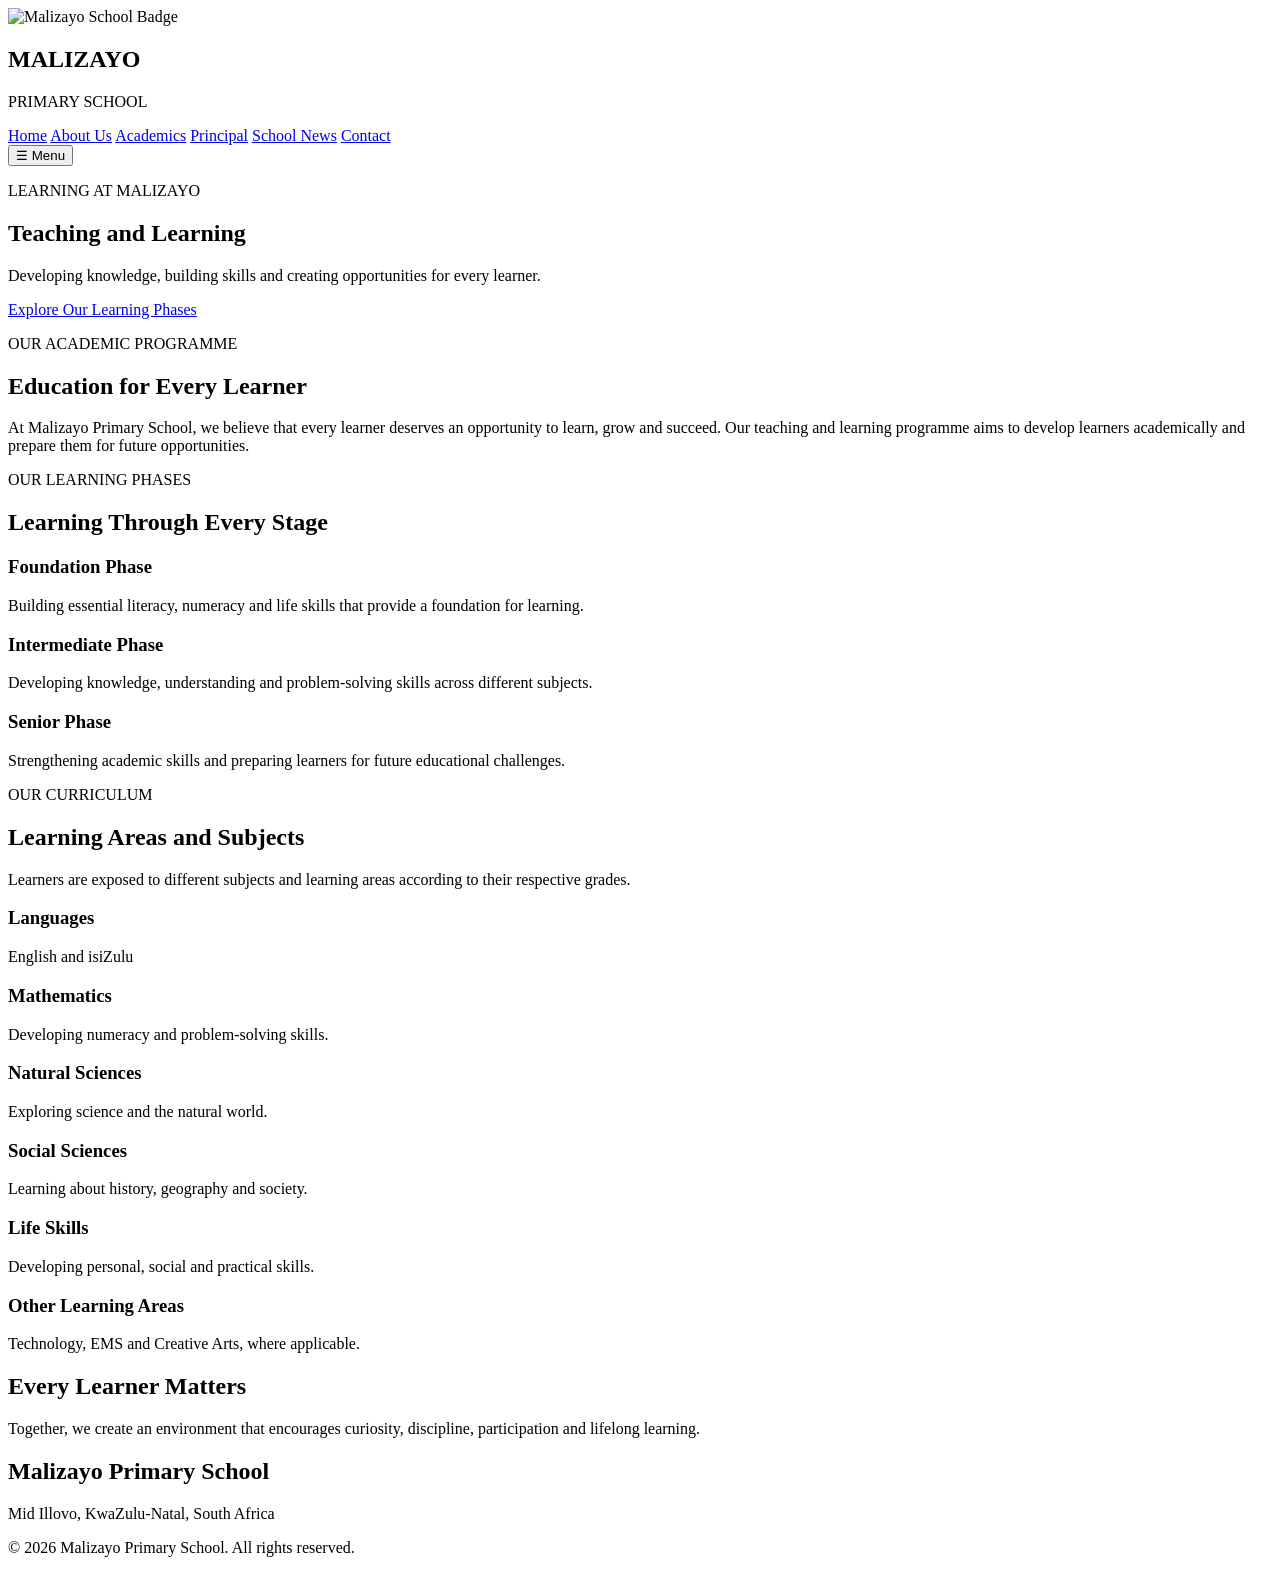
==== academics.html @ c22b8c56 "Add files via upload Initial upload of Malizayo Primary School website demonstration" ====
<!DOCTYPE html>
<html lang="en">

<head>

    <meta charset="UTF-8">

    <meta name="viewport" content="width=device-width, initial-scale=1.0">

    <title>Academics | Malizayo Primary School</title>

    <link rel="stylesheet" href="css/style.css">

</head>

<body>

    <!-- WEBSITE HEADER -->

    <header class="header">

        <div class="logo">

            <img src="images/school-badge.png"
                 alt="Malizayo School Badge">

            <div class="logo-text">

                <h2>MALIZAYO</h2>
                <p>PRIMARY SCHOOL</p>

            </div>

        </div>

        <nav id="navigation">

            <a href="index.html#home">Home</a>

            <a href="index.html#about">About Us</a>

            <a href="academics.html">Academics</a>

            <a href="index.html#principal">Principal</a>

            <a href="index.html#news">School News</a>

            <a href="index.html#contact">Contact</a>

        </nav>

        <button class="menu-button"
                id="menuButton"
                aria-expanded="false"
                aria-controls="navigation">

            ☰ Menu

        </button>

    </header>


    <!-- ACADEMICS BANNER -->

    <main>

        <section class="academics-hero">

            <div class="academics-hero-content">

                <p>LEARNING AT MALIZAYO</p>

                <h1>Teaching and Learning</h1>

                <p>
                    Developing knowledge, building skills
                    and creating opportunities for every learner.
                </p>

                <a href="#phases" class="button">
                    Explore Our Learning Phases
                </a>

            </div>

        </section>


        <!-- INTRODUCTION -->

        <section class="section academics-intro">

            <p class="section-subtitle">
                OUR ACADEMIC PROGRAMME
            </p>

            <h2>Education for Every Learner</h2>

            <p>
                At Malizayo Primary School, we believe
                that every learner deserves an opportunity
                to learn, grow and succeed.

                Our teaching and learning programme aims
                to develop learners academically and
                prepare them for future opportunities.
            </p>

        </section>


        <!-- LEARNING PHASES -->

        <section class="section phases-section" id="phases">

            <p class="section-subtitle">
                OUR LEARNING PHASES
            </p>

            <h2>Learning Through Every Stage</h2>

            <div class="cards">

                <div class="card phase-card">

                    <h3>Foundation Phase</h3>

                    <p>
                        Building essential literacy,
                        numeracy and life skills that
                        provide a foundation for learning.
                    </p>

                </div>


                <div class="card phase-card">

                    <h3>Intermediate Phase</h3>

                    <p>
                        Developing knowledge,
                        understanding and problem-solving
                        skills across different subjects.
                    </p>

                </div>


                <div class="card phase-card">

                    <h3>Senior Phase</h3>

                    <p>
                        Strengthening academic skills
                        and preparing learners for
                        future educational challenges.
                    </p>

                </div>

            </div>

        </section>


        <!-- SUBJECTS -->

        <section class="section subjects-section">

            <p class="section-subtitle">
                OUR CURRICULUM
            </p>

            <h2>Learning Areas and Subjects</h2>

            <p>
                Learners are exposed to different
                subjects and learning areas according
                to their respective grades.
            </p>

            <div class="subject-grid">

                <div class="subject-item">
                    <h3>Languages</h3>
                    <p>English and isiZulu</p>
                </div>

                <div class="subject-item">
                    <h3>Mathematics</h3>
                    <p>Developing numeracy and problem-solving skills.</p>
                </div>

                <div class="subject-item">
                    <h3>Natural Sciences</h3>
                    <p>Exploring science and the natural world.</p>
                </div>

                <div class="subject-item">
                    <h3>Social Sciences</h3>
                    <p>Learning about history, geography and society.</p>
                </div>

                <div class="subject-item">
                    <h3>Life Skills</h3>
                    <p>Developing personal, social and practical skills.</p>
                </div>

                <div class="subject-item">
                    <h3>Other Learning Areas</h3>
                    <p>Technology, EMS and Creative Arts, where applicable.</p>
                </div>

            </div>

        </section>


        <!-- LEARNING MESSAGE -->

        <section class="learning-message">

            <h2>Every Learner Matters</h2>

            <p>
                Together, we create an environment
                that encourages curiosity, discipline,
                participation and lifelong learning.
            </p>

        </section>

    </main>


    <!-- FOOTER -->

    <footer>

        <h2>Malizayo Primary School</h2>

        <p>Mid Illovo, KwaZulu-Natal, South Africa</p>

        <p>
            &copy; 2026 Malizayo Primary School.
            All rights reserved.
        </p>

    </footer>


    <!-- JAVASCRIPT -->

    <script src="js/script.js"></script>

</body>

</html>
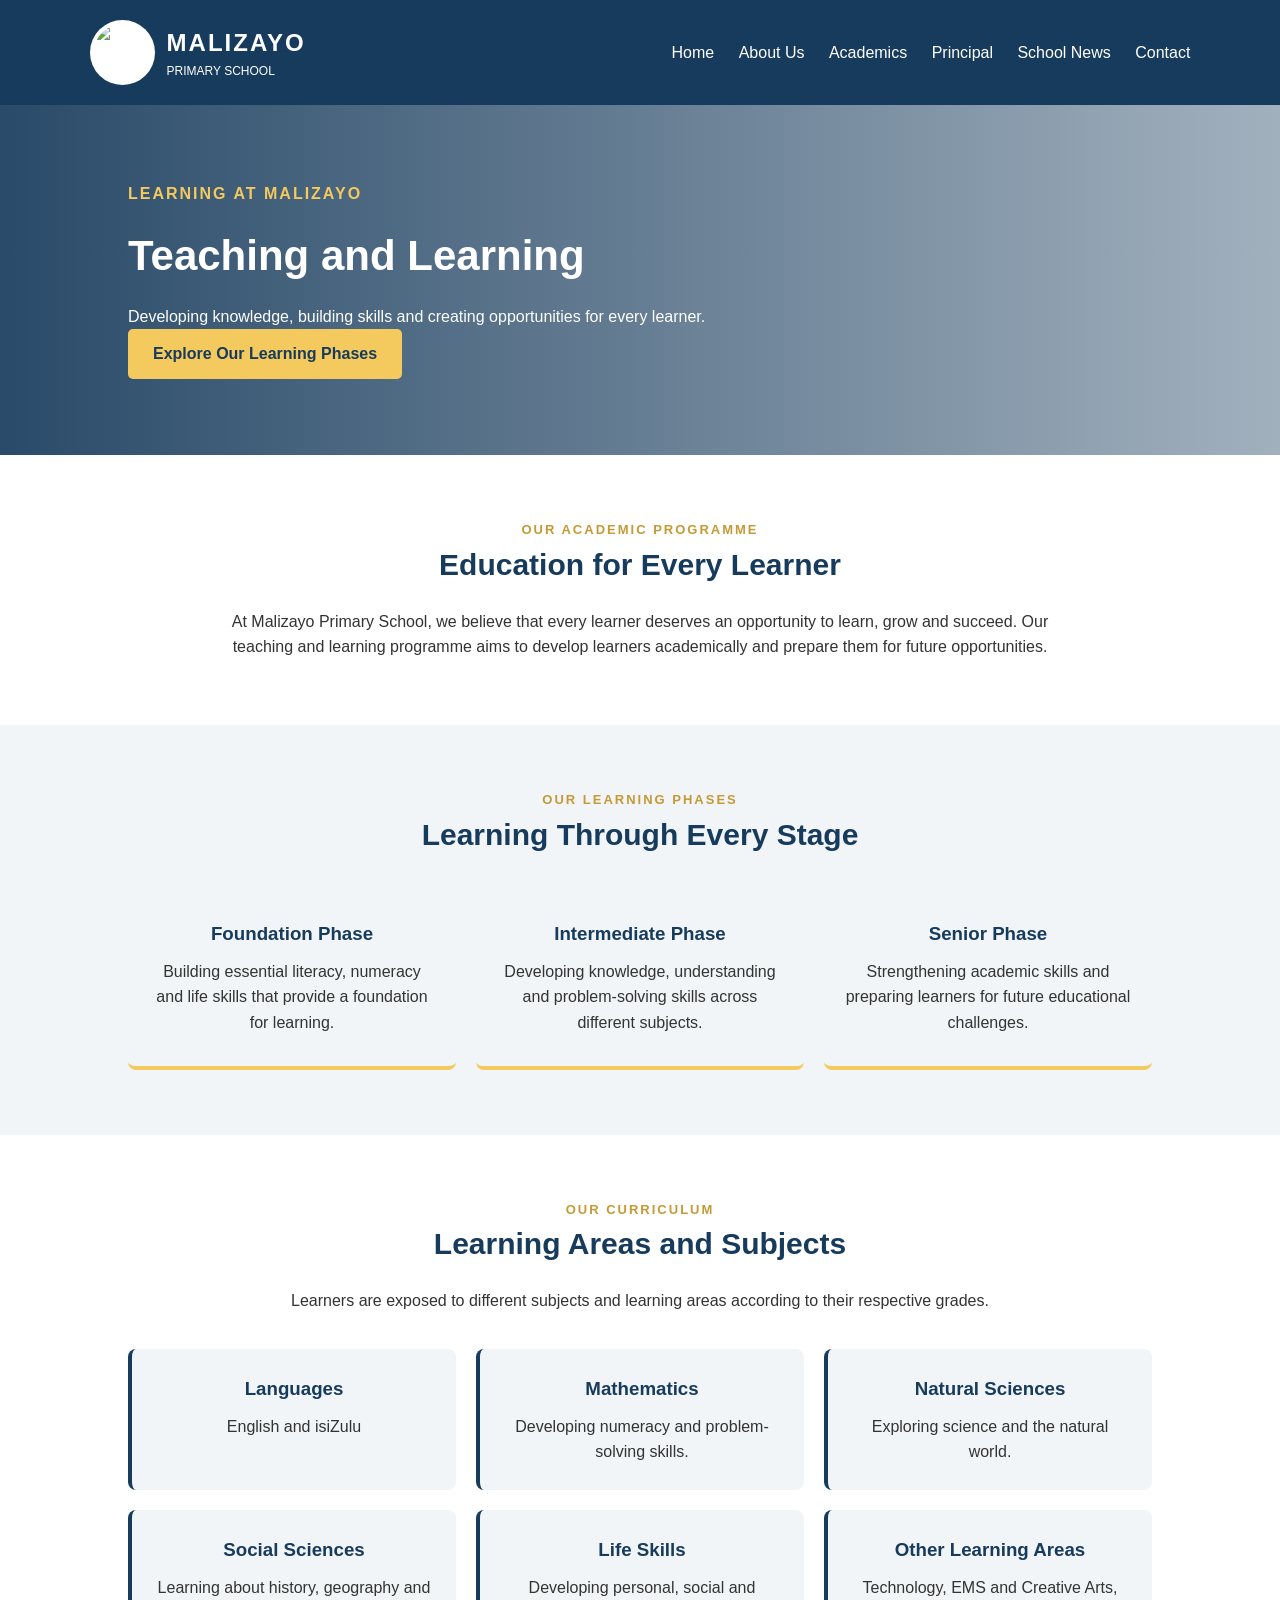
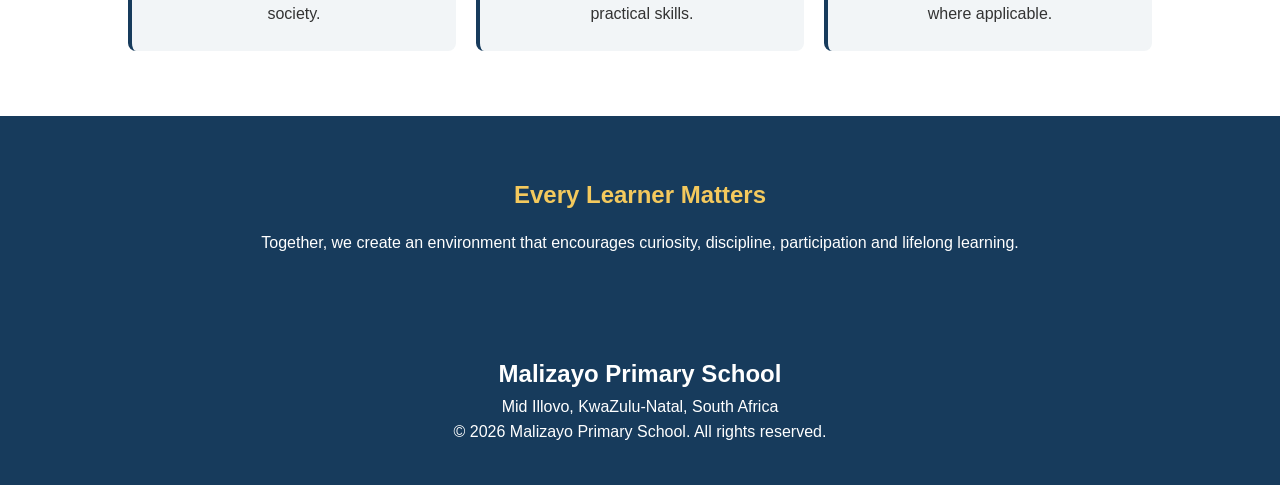
==== commit 65cc5803: "Add files via upload" ====
--- a/academics.html
+++ b/academics.html
@@ -11,7 +11,7 @@
 
     <title>Academics | Malizayo Primary School</title>
 
-    <link rel="stylesheet" href="css/style.css">
+    <link rel="stylesheet" href="CSS/style.css">
 
 </head>
 
@@ -23,7 +23,7 @@
 
         <div class="logo">
 
-            <img src="images/school-badge.png"
+            <img src="IMAGESss/school-badge.png"
                  alt="Malizayo School Badge">
 
             <div class="logo-text">
@@ -255,7 +255,7 @@
 
     <!-- JAVASCRIPT -->
 
-    <script src="js/script.js"></script>
+    <script src="JS/script.js"></script>
 
 </body>
 
--- a/CSS/style.css
+++ b/CSS/style.css
@@ -0,0 +1,2311 @@
+﻿
+/* 1. GENERAL WEBSITE SETTINGS */
+
+* {
+    margin: 0;
+    padding: 0;
+    box-sizing: border-box;
+}
+
+body {
+    font-family: Arial, sans-serif;
+    line-height: 1.6;
+    color: #333;
+}
+
+
+/* 2. WEBSITE HEADER */
+
+.header {
+    
+/* SCHOOL LOGO */
+
+.logo {
+    display: flex;
+    align-items: center;
+    gap: 12px;
+}
+
+.logo img {
+    width: 65px;
+    height: 65px;
+    object-fit: contain;
+    background-color: white;
+    padding: 4px;
+    border-radius: 50%;
+}
+
+.logo-text h2 {
+    letter-spacing: 2px;
+}
+
+.logo-text p {
+    font-size: 12px;
+}
+
+    background-color: #173B5C;
+    color: white;
+    padding: 20px 7%;
+
+    display: flex;
+    justify-content: space-between;
+    align-items: center;
+}
+
+.logo h2 {
+    letter-spacing: 2px;
+}
+
+.logo p {
+    font-size: 12px;
+}
+
+nav a {
+    color: white;
+    text-decoration: none;
+    margin-left: 20px;
+}
+
+nav a:hover {
+    color: #F4C95D;
+}
+
+
+/* 3. HOMEPAGE BANNER */
+
+
+/* HOMEPAGE PHOTO BANNER */
+
+.hero {
+
+    min-height: 500px;
+
+    background-color: #173B5C;
+
+    background-image:
+
+        linear-gradient(
+            90deg,
+            rgba(23, 59, 92, 0.92),
+            rgba(23, 59, 92, 0.45)
+        ),
+
+        url("../IMAGES/school-banner.jpg");
+
+    background-size: cover;
+
+    background-position: center;
+
+    background-repeat: no-repeat;
+
+    color: white;
+
+    display: flex;
+
+    align-items: center;
+
+    padding: 60px 10%;
+}
+
+
+
+.hero-content {
+    max-width: 650px;
+}
+
+.welcome {
+    color: #F4C95D;
+    font-weight: bold;
+    margin-bottom: 15px;
+}
+
+.hero h1 {
+    font-size: 46px;
+    line-height: 1.2;
+    margin-bottom: 20px;
+}
+
+.hero-content > p {
+    margin-bottom: 25px;
+}
+
+
+/* 4. BUTTON */
+
+.button {
+    display: inline-block;
+    background-color: #F4C95D;
+    color: #173B5C;
+
+    padding: 12px 25px;
+
+    text-decoration: none;
+    font-weight: bold;
+    border-radius: 5px;
+}
+
+.button:hover {
+    background-color: white;
+}
+
+
+/* 5. WEBSITE SECTIONS */
+
+.section {
+    padding: 65px 10%;
+    text-align: center;
+}
+
+.section h2 {
+    color: #173B5C;
+    margin-bottom: 20px;
+    font-size: 30px;
+}
+
+
+/* 6. ACADEMIC CARDS */
+
+.cards {
+    display: flex;
+    gap: 20px;
+    margin-top: 30px;
+}
+
+.card {
+    background-color: #F2F5F7;
+    padding: 30px 20px;
+    flex: 1;
+    border-radius: 8px;
+}
+
+.card h3 {
+    color: #173B5C;
+    margin-bottom: 10px;
+}
+
+
+/* 7. SCHOOL NEWS */
+
+.news {
+    background-color: #F2F5F7;
+}
+
+
+/* 8. FOOTER */
+
+footer {
+    background-color: #173B5C;
+    color: white;
+    text-align: center;
+    padding: 40px 20px;
+}
+
+.copyright {
+    margin-top: 25px;
+    font-size: 13px;
+    color: #D5E0E8;
+}
+/* NAVIGATION BUTTON */
+
+.menu-button {
+    display: none;
+    background-color: #F4C95D;
+    color: #173B5C;
+    border: none;
+    padding: 10px 15px;
+    border-radius: 5px;
+    cursor: pointer;
+}
+
+/* 9. MOBILE RESPONSIVENESS */
+
+@media (max-width: 768px) {
+    .logo img {
+    width: 50px;
+    height: 50px;
+}
+
+.logo h2 {
+    font-size: 18px;
+}
+
+    .header {
+        flex-wrap: wrap;
+    }
+
+    .menu-button {
+        display: block;
+        padding: 8px 12px;
+        cursor: pointer;
+    }
+
+    nav {
+        display: none;
+        flex-direction: column;
+        width: 100%;
+        padding-top: 20px;
+    }
+
+    nav.show {
+        display: flex;
+    }
+
+    nav a {
+        margin: 10px 0;
+    }
+
+    .hero h1 {
+        font-size: 34px;
+    }
+
+    .cards {
+        flex-direction: column;
+    }
+}
+
+/* ABOUT US SECTION */
+
+.about-section {
+    background-color: #FFFFFF;
+}
+
+.section-subtitle {
+    color: #C49A35;
+    font-weight: bold;
+    letter-spacing: 2px;
+    font-size: 13px;
+}
+
+.about-intro {
+    max-width: 750px;
+    margin: 0 auto 35px;
+    color: #555555;
+}
+
+.about-grid {
+    display: flex;
+    gap: 25px;
+    margin-top: 35px;
+}
+
+.about-card {
+    background-color: #F2F5F7;
+    padding: 30px 22px;
+    flex: 1;
+    border-radius: 8px;
+    border-bottom: 4px solid #C49A35;
+    transition: transform 0.3s ease;
+}
+
+.about-card:hover {
+    transform: translateY(-5px);
+}
+
+.about-card h3 {
+    color: #173B5C;
+    margin-bottom: 15px;
+}
+
+.about-card p {
+    color: #555555;
+}
+
+
+/* ABOUT US ON MOBILE */
+
+@media (max-width: 768px) {
+
+    .about-grid {
+        flex-direction: column;
+    }
+
+}
+
+/* PRINCIPAL WELCOME SECTION */
+
+.principal-section {
+    background-color: #173B5C;
+    color: white;
+
+    padding: 70px 10%;
+}
+
+.principal-content {
+    max-width: 850px;
+    margin: auto;
+
+    background-color: rgba(255, 255, 255, 0.06);
+
+    padding: 40px;
+
+    border-left: 5px solid #F4C95D;
+
+    border-radius: 5px;
+}
+
+.principal-label {
+    color: #F4C95D;
+    font-weight: bold;
+    letter-spacing: 2px;
+    font-size: 13px;
+
+    margin-bottom: 15px;
+}
+
+.principal-content h2 {
+    font-size: 32px;
+    margin-bottom: 25px;
+}
+
+.principal-content > p {
+    line-height: 1.9;
+    margin-bottom: 15px;
+}
+
+.principal-signature {
+    border-top: 1px solid #71879A;
+
+    margin-top: 30px;
+    padding-top: 20px;
+}
+
+.principal-signature h3 {
+    color: #F4C95D;
+}
+
+.principal-signature p {
+    color: #DCE8F2;
+}
+
+
+/* PRINCIPAL SECTION ON MOBILE */
+
+@media (max-width: 768px) {
+
+    .principal-content {
+        padding: 25px 20px;
+    }
+
+    .principal-content h2 {
+        font-size: 25px;
+    }
+
+    .principal-section {
+        padding: 45px 7%;
+    }
+
+}
+
+/* ==============================
+   ACADEMICS PAGE
+================================ */
+
+
+/* ACADEMICS BANNER */
+
+.academics-hero {
+
+    min-height: 350px;
+
+    background-image:
+
+        linear-gradient(
+            90deg,
+            rgba(23, 59, 92, 0.92),
+            rgba(23, 59, 92, 0.4)
+        ),
+
+        url("../IMAGESss/school-banner.jpg");
+
+    background-size: cover;
+
+    background-position: center;
+
+    color: white;
+
+    display: flex;
+
+    align-items: center;
+
+    padding: 60px 10%;
+
+}
+
+.academics-hero-content {
+
+    max-width: 650px;
+
+}
+
+.academics-hero-content > p:first-child {
+
+    color: #F4C95D;
+
+    font-weight: bold;
+
+    letter-spacing: 2px;
+
+}
+
+.academics-hero h1 {
+
+    font-size: 42px;
+
+    margin: 15px 0;
+
+}
+
+
+/* INTRODUCTION */
+
+.academics-intro {
+
+    max-width: 1100px;
+
+    margin: auto;
+
+}
+
+
+/* LEARNING PHASES */
+
+.phases-section {
+
+    background-color: #F2F5F7;
+
+}
+
+.phase-card {
+
+    border-bottom: 4px solid #F4C95D;
+
+    transition: transform 0.3s ease;
+
+}
+
+.phase-card:hover {
+
+    transform: translateY(-5px);
+
+}
+
+
+/* SUBJECTS */
+
+.subject-grid {
+
+    display: grid;
+
+    grid-template-columns: repeat(3, 1fr);
+
+    gap: 20px;
+
+    margin-top: 35px;
+
+}
+
+.subject-item {
+
+    background-color: #F2F5F7;
+
+    padding: 25px;
+
+    border-radius: 8px;
+
+    border-left: 4px solid #173B5C;
+
+}
+
+.subject-item h3 {
+
+    color: #173B5C;
+
+    margin-bottom: 10px;
+
+}
+
+
+/* LEARNING MESSAGE */
+
+.learning-message {
+
+    background-color: #173B5C;
+
+    color: white;
+
+    padding: 60px 10%;
+
+    text-align: center;
+
+}
+
+.learning-message h2 {
+
+    color: #F4C95D;
+
+    margin-bottom: 15px;
+
+}
+
+
+/* ACADEMICS MOBILE DESIGN */
+
+@media (max-width: 768px) {
+
+    .academics-hero {
+
+        min-height: 320px;
+
+        padding: 40px 7%;
+
+    }
+
+    .academics-hero h1 {
+
+        font-size: 32px;
+
+    }
+
+    .subject-grid {
+
+        grid-template-columns: 1fr;
+
+    }
+
+}
+
+/* SCHOOL NEWS PAGE */
+
+.news-hero {
+
+    background-color: #173B5C;
+
+    color: white;
+
+    text-align: center;
+
+    padding: 80px 10%;
+
+}
+
+.news-hero h1 {
+
+    font-size: 38px;
+
+    margin-bottom: 15px;
+
+}
+
+.news-hero p {
+
+    font-size: 17px;
+
+}
+
+
+/* NEWS CARDS */
+
+.news-page {
+
+    background-color: #FFFFFF;
+
+}
+
+.news-grid {
+
+    display: grid;
+
+    grid-template-columns: repeat(3, 1fr);
+
+    gap: 25px;
+
+    margin-top: 35px;
+
+}
+
+.news-card {
+
+    background-color: #F2F5F7;
+
+    padding: 30px;
+
+    border-radius: 8px;
+
+    border-bottom: 4px solid #F4C95D;
+
+    text-align: left;
+
+}
+
+.news-category {
+
+    display: inline-block;
+
+    color: #173B5C;
+
+    font-size: 12px;
+
+    font-weight: bold;
+
+    margin-bottom: 15px;
+
+}
+
+.news-card h3 {
+
+    color: #173B5C;
+
+    margin-bottom: 15px;
+
+}
+
+.news-card p {
+
+    color: #555555;
+
+}
+
+.demo-label {
+
+    margin-top: 20px;
+
+    font-size: 12px;
+
+    font-style: italic;
+
+    color: #777777 !important;
+
+}
+
+
+/* MOBILE NEWS PAGE */
+
+@media (max-width: 768px) {
+
+    .news-grid {
+
+        grid-template-columns: 1fr;
+
+    }
+
+    .news-hero h1 {
+
+        font-size: 28px;
+
+    }
+
+}
+
+/* =========================
+   CONTACT PAGE
+========================= */
+
+.contact-hero {
+
+    background-color: #173B5C;
+
+    color: white;
+
+    text-align: center;
+
+    padding: 75px 10%;
+
+}
+
+.contact-hero h1 {
+
+    font-size: 36px;
+
+    margin-bottom: 15px;
+
+}
+
+
+/* CONTACT INFORMATION */
+
+.contact-grid {
+
+    display: grid;
+
+    grid-template-columns: repeat(3, 1fr);
+
+    gap: 20px;
+
+    margin-top: 35px;
+
+}
+
+.contact-card {
+
+    background-color: #F2F5F7;
+
+    padding: 30px;
+
+    border-radius: 8px;
+
+    border-bottom: 4px solid #F4C95D;
+
+}
+
+.contact-card h3 {
+
+    color: #173B5C;
+
+    margin-bottom: 15px;
+
+}
+
+
+/* CONTACT FORM */
+
+.contact-form-section {
+
+    max-width: 700px;
+
+    margin: 65px auto 0;
+
+    text-align: left;
+
+    background-color: #F2F5F7;
+
+    padding: 35px;
+
+    border-radius: 10px;
+
+}
+
+.contact-form-section h2 {
+
+    color: #173B5C;
+
+    margin-bottom: 10px;
+
+}
+
+.contact-form-section form {
+
+    display: flex;
+
+    flex-direction: column;
+
+    gap: 12px;
+
+    margin-top: 25px;
+
+}
+
+.contact-form-section label {
+
+    font-weight: bold;
+
+    color: #173B5C;
+
+}
+
+.contact-form-section input,
+.contact-form-section textarea {
+
+    width: 100%;
+
+    padding: 13px;
+
+    border: 1px solid #CCCCCC;
+
+    border-radius: 5px;
+
+    font-family: Arial, sans-serif;
+
+    font-size: 15px;
+
+}
+
+.contact-form-section textarea {
+
+    resize: vertical;
+
+}
+
+.contact-form-section button {
+
+    border: none;
+
+    cursor: pointer;
+
+    margin-top: 10px;
+
+}
+
+
+/* CONTACT PAGE ON MOBILE */
+
+@media (max-width: 768px) {
+
+    .contact-hero h1 {
+
+        font-size: 27px;
+
+    }
+
+    .contact-grid {
+
+        grid-template-columns: 1fr;
+
+    }
+
+    .contact-form-section {
+
+        padding: 22px;
+
+    }
+
+}
+
+/* ==========================
+   ONLINE ADMISSIONS PAGE
+========================== */
+
+.admissions-hero {
+
+    background-color: #173B5C;
+
+    color: white;
+
+    text-align: center;
+
+    padding: 65px 10%;
+
+}
+
+.admissions-hero h1 {
+
+    font-size: 38px;
+
+    margin-bottom: 15px;
+
+}
+
+
+/* APPLICATION CONTAINER */
+
+.admission-container {
+
+    max-width: 850px;
+
+    margin: 50px auto;
+
+    padding: 20px;
+
+}
+
+.admission-intro {
+
+    text-align: center;
+
+    margin-bottom: 35px;
+
+}
+
+.admission-intro h2 {
+
+    color: #173B5C;
+
+    margin-bottom: 12px;
+
+}
+
+.demo-warning {
+
+    background-color: #FFF3CD;
+
+    color: #765B12;
+
+    padding: 12px;
+
+    margin-top: 20px;
+
+    border-radius: 5px;
+
+    font-weight: bold;
+
+    font-size: 13px;
+
+}
+
+
+/* APPLICATION FORM */
+
+.admission-form {
+
+    background-color: #F2F5F7;
+
+    padding: 35px;
+
+    border-radius: 10px;
+
+}
+
+.admission-form h3 {
+
+    color: #173B5C;
+
+    margin-top: 30px;
+
+    margin-bottom: 20px;
+
+    border-bottom: 2px solid #F4C95D;
+
+    padding-bottom: 10px;
+
+}
+
+.admission-form label {
+
+    display: block;
+
+    color: #173B5C;
+
+    font-weight: bold;
+
+    margin-top: 17px;
+
+    margin-bottom: 7px;
+
+}
+
+.admission-form input:not([type="checkbox"]):not([type="file"]),
+.admission-form select,
+.admission-form textarea {
+
+    width: 100%;
+
+    padding: 13px;
+
+    border: 1px solid #CCCCCC;
+
+    border-radius: 5px;
+
+    background-color: white;
+
+    font-size: 15px;
+
+    font-family: Arial, sans-serif;
+
+}
+
+.admission-form input[type="file"] {
+
+    width: 100%;
+
+    padding: 10px;
+
+    background-color: white;
+
+    border: 1px solid #CCCCCC;
+
+    border-radius: 5px;
+
+}
+
+.admission-form textarea {
+
+    resize: vertical;
+
+}
+
+.document-note {
+
+    margin-top: 12px;
+
+    color: #666666;
+
+    font-size: 13px;
+
+}
+
+.declaration {
+
+    display: flex;
+
+    align-items: flex-start;
+
+    gap: 10px;
+
+    margin-top: 20px;
+
+}
+
+.declaration input {
+
+    margin-top: 5px;
+
+}
+
+.declaration label {
+
+    margin-top: 0;
+
+    font-weight: normal;
+
+    line-height: 1.5;
+
+}
+
+.admission-button {
+
+    margin-top: 30px;
+
+    width: 100%;
+
+    border: none;
+
+    cursor: pointer;
+
+    font-size: 16px;
+
+}
+
+.admission-message {
+
+    margin-top: 20px;
+
+    padding: 15px;
+
+    border-radius: 5px;
+
+    display: none;
+
+    background-color: #E1F3E7;
+
+    color: #205B34;
+
+    line-height: 1.6;
+
+}
+
+
+/* MOBILE ADMISSIONS DESIGN */
+
+@media (max-width: 768px) {
+
+    .admissions-hero h1 {
+
+        font-size: 28px;
+
+    }
+
+    .admission-container {
+
+        margin: 25px auto;
+
+        padding: 12px;
+
+    }
+
+    .admission-form {
+
+        padding: 20px;
+
+    }
+
+}
+
+/* ELECTRONIC SIGNATURE AREA */
+
+.signature-box {
+    margin-top: 25px;
+}
+
+#signaturePad {
+    display: block;
+    width: 100%;
+    height: 180px;
+    background-color: white;
+    border: 2px dashed #AAB6C2;
+    border-radius: 6px;
+    cursor: crosshair;
+    touch-action: none;
+    pointer-events: auto;
+}
+
+
+.signature-controls {
+    display: flex;
+
+    justify-content: space-between;
+
+    align-items: center;
+
+    flex-wrap: wrap;
+
+    gap: 12px;
+
+    margin-top: 12px;
+}
+
+.clear-button {
+    background-color: white;
+
+    color: #173B5C;
+
+    border: 1px solid #173B5C;
+
+    padding: 10px 18px;
+
+    border-radius: 5px;
+
+    cursor: pointer;
+}
+
+.clear-button:hover {
+    background-color: #173B5C;
+    color: white;
+}
+
+#signatureStatus {
+    font-size: 13px;
+    color: #555555;
+}
+
+/* ==================================
+   ADMINISTRATOR DASHBOARD
+================================== */
+
+.admin-page {
+    background-color: #F3F6FA;
+    color: #24364B;
+    font-family: Arial, sans-serif;
+    min-height: 100vh;
+}
+
+.admin-layout {
+    display: grid;
+    grid-template-columns: 230px minmax(0, 1fr);
+    min-height: 100vh;
+}
+
+/* SIDEBAR */
+
+.admin-sidebar {
+    background-color: #173B5C;
+    color: white;
+    padding: 25px 15px;
+    display: flex;
+    flex-direction: column;
+}
+
+.admin-brand {
+    text-align: center;
+    padding: 10px 5px 30px;
+}
+
+.admin-brand img {
+    width: 75px;
+    height: 75px;
+    object-fit: contain;
+    background: white;
+    border-radius: 50%;
+    padding: 5px;
+}
+
+.admin-brand h2 {
+    margin-top: 10px;
+    letter-spacing: 2px;
+    font-size: 20px;
+}
+
+.admin-brand p {
+    font-size: 13px;
+    font-weight: bold;
+}
+
+.admin-brand small {
+    display: block;
+    color: #F4C95D;
+    margin-top: 8px;
+}
+
+.admin-navigation {
+    display: flex;
+    flex-direction: column;
+    gap: 8px;
+}
+
+.admin-navigation a {
+    color: white;
+    text-decoration: none;
+    padding: 13px;
+    border-radius: 6px;
+    transition: 0.2s;
+}
+
+.admin-navigation a:hover,
+.admin-navigation a.active {
+    background-color: #F4C95D;
+    color: #173B5C;
+}
+
+.admin-sidebar-footer {
+    margin-top: auto;
+    padding: 25px 5px 5px;
+    color: #DCE8F2;
+    font-size: 12px;
+    text-align: center;
+}
+
+/* MAIN CONTENT */
+
+.admin-main {
+    min-width: 0;
+    padding: 30px;
+}
+
+.admin-header {
+    background-color: #173B5C;
+    color: white;
+    padding: 25px;
+    border-radius: 9px;
+    display: flex;
+    justify-content: space-between;
+    align-items: center;
+    gap: 20px;
+}
+
+.admin-small-heading {
+    color: #F4C95D;
+    font-size: 12px;
+    letter-spacing: 2px;
+    font-weight: bold;
+}
+
+.admin-header h1 {
+    margin: 8px 0;
+    font-size: 28px;
+}
+
+.admin-user {
+    display: flex;
+    align-items: center;
+    gap: 12px;
+}
+
+.admin-user p {
+    font-size: 12px;
+    color: #DCE8F2;
+}
+
+.admin-user-icon {
+    width: 40px;
+    height: 40px;
+    display: grid;
+    place-items: center;
+    background: #F4C95D;
+    color: #173B5C;
+    font-weight: bold;
+    border-radius: 50%;
+}
+
+/* DEMONSTRATION NOTICE */
+
+.admin-demo-notice {
+    background: #FFF2CD;
+    color: #795B10;
+    border: 1px solid #F0D58A;
+    border-radius: 6px;
+    padding: 13px;
+    margin: 20px 0;
+    font-size: 13px;
+    font-weight: bold;
+}
+
+/* SUMMARY CARDS */
+
+.admin-stats {
+    display: grid;
+    grid-template-columns: repeat(3, minmax(0, 1fr));
+    gap: 18px;
+    margin-bottom: 25px;
+}
+
+.stat-card {
+    background: white;
+    border: 1px solid #DCE4ED;
+    border-top: 4px solid #F4C95D;
+    padding: 22px;
+    border-radius: 8px;
+    box-shadow: 0 2px 8px rgba(20, 45, 75, 0.05);
+}
+
+.stat-card span {
+    font-size: 14px;
+    color: #536477;
+    font-weight: bold;
+}
+
+.stat-card h2 {
+    color: #173B5C;
+    font-size: 34px;
+    margin: 12px 0 5px;
+}
+
+.stat-card p {
+    color: #718096;
+    font-size: 12px;
+}
+
+/* DASHBOARD PANELS */
+
+.admin-panel {
+    background-color: white;
+    border: 1px solid #DCE4ED;
+    border-radius: 9px;
+    margin-bottom: 25px;
+    padding: 20px;
+    box-shadow: 0 2px 8px rgba(20, 45, 75, 0.05);
+    scroll-margin-top: 20px;
+}
+
+.panel-heading {
+    display: flex;
+    justify-content: space-between;
+    align-items: center;
+    gap: 12px;
+    margin-bottom: 20px;
+}
+
+.panel-heading h2 {
+    color: #173B5C;
+    font-size: 20px;
+}
+
+.panel-heading span {
+    color: #718096;
+    font-size: 12px;
+}
+
+/* ADMISSIONS TABLE */
+
+.admin-table-container {
+    width: 100%;
+    overflow-x: auto;
+}
+
+.admin-table {
+    width: 100%;
+    min-width: 850px;
+    border-collapse: collapse;
+    font-size: 13px;
+}
+
+.admin-table th {
+    background-color: #EAF0F7;
+    color: #173B5C;
+    text-align: left;
+    padding: 14px 10px;
+}
+
+.admin-table td {
+    border-bottom: 1px solid #E2E8F0;
+    padding: 13px 10px;
+}
+
+.admin-table tbody tr:hover {
+    background-color: #F8FAFC;
+}
+
+/* STATUS LABELS */
+
+.status-pill {
+    display: inline-block;
+    padding: 6px 9px;
+    border-radius: 20px;
+    font-size: 11px;
+    font-weight: bold;
+    white-space: nowrap;
+}
+
+.status-pending {
+    background: #FFF0C2;
+    color: #805B00;
+}
+
+.status-review {
+    background: #DCEBFF;
+    color: #174B8A;
+}
+
+.status-approved {
+    background: #D9F2DF;
+    color: #216638;
+}
+
+.status-documents {
+    background: #FCE2DF;
+    color: #922E26;
+}
+
+/* TABLE BUTTONS */
+
+.admin-actions {
+    min-width: 240px;
+}
+
+.admin-actions button,
+.update-status-btn {
+    border: none;
+    border-radius: 5px;
+    padding: 8px 10px;
+    cursor: pointer;
+    font-size: 11px;
+    font-weight: bold;
+}
+
+.view-application-btn {
+    background-color: #173B5C;
+    color: white;
+}
+
+.update-status-btn {
+    background-color: #F4C95D;
+    color: #173B5C;
+}
+
+.status-choice {
+    max-width: 135px;
+    padding: 7px;
+    border: 1px solid #CBD5E1;
+    border-radius: 5px;
+    font-size: 11px;
+}
+
+/* NOTIFICATION */
+
+.admin-notice {
+    margin-top: 15px;
+    color: #216638;
+    font-size: 13px;
+    font-weight: bold;
+}
+
+/* LEARNER RECORDS */
+
+.learner-list {
+    display: flex;
+    flex-direction: column;
+    gap: 10px;
+}
+
+.learner-item {
+    display: grid;
+    grid-template-columns: 2fr 1fr 1fr;
+    align-items: center;
+    gap: 10px;
+    padding: 13px;
+    background-color: #F3F6FA;
+    border-radius: 5px;
+    font-size: 13px;
+}
+
+.learner-active {
+    color: #216638;
+    font-weight: bold;
+}
+
+/* REPORT UPLOAD */
+
+.report-upload-area {
+    background-color: #F5F8FC;
+    border: 2px dashed #B5C5D7;
+    border-radius: 8px;
+    padding: 30px;
+    text-align: center;
+}
+
+.report-upload-area h3 {
+    color: #173B5C;
+    margin-bottom: 10px;
+}
+
+.report-upload-area p {
+    margin: 12px 0;
+}
+
+.report-upload-area label {
+    display: block;
+    font-weight: bold;
+    color: #173B5C;
+    margin: 15px 0;
+}
+
+.report-upload-area input {
+    display: block;
+    max-width: 100%;
+    margin: 0 auto 15px;
+}
+
+.report-upload-area button {
+    background-color: #173B5C;
+    color: white;
+    border: none;
+    padding: 11px 18px;
+    border-radius: 5px;
+    cursor: pointer;
+}
+
+#reportMessage {
+    color: #216638;
+    font-weight: bold;
+    font-size: 13px;
+}
+
+/* FOOTER */
+
+.admin-footer {
+    text-align: center;
+    color: #536477;
+    font-size: 13px;
+    padding: 20px;
+}
+
+.admin-footer p {
+    margin-top: 8px;
+    font-size: 12px;
+}
+
+/* MOBILE DASHBOARD */
+
+@media (max-width: 900px) {
+
+    .admin-layout {
+        grid-template-columns: 1fr;
+    }
+
+    .admin-sidebar {
+        padding: 15px;
+    }
+
+    .admin-brand {
+        padding: 5px 5px 15px;
+    }
+
+    .admin-brand img {
+        width: 55px;
+        height: 55px;
+    }
+
+    .admin-navigation {
+        flex-direction: row;
+        flex-wrap: wrap;
+        justify-content: center;
+    }
+
+    .admin-sidebar-footer {
+        margin-top: 15px;
+    }
+
+    .admin-main {
+        padding: 15px;
+    }
+
+    .admin-stats {
+        grid-template-columns: 1fr;
+    }
+
+}
+
+@media (max-width: 600px) {
+
+    .admin-header {
+        flex-direction: column;
+        align-items: flex-start;
+    }
+
+    .admin-header h1 {
+        font-size: 23px;
+    }
+
+    .admin-user {
+        margin-top: 10px;
+    }
+
+    .admin-panel {
+        padding: 12px;
+    }
+
+    .panel-heading h2 {
+        font-size: 17px;
+    }
+
+    .learner-item {
+        grid-template-columns: 1fr 1fr;
+    }
+
+}
+
+/* ==================================
+   PARENT PORTAL DESIGN
+================================== */
+
+.parent-page {
+    background: #F3F6FA;
+    color: #26364A;
+    font-family: Arial, sans-serif;
+    min-height: 100vh;
+}
+
+.parent-layout {
+    display: grid;
+    grid-template-columns: 230px minmax(0, 1fr);
+    min-height: 100vh;
+}
+
+/* SIDEBAR */
+
+.parent-sidebar {
+    background: #173B5C;
+    color: white;
+    padding: 25px 15px;
+    display: flex;
+    flex-direction: column;
+}
+
+.parent-brand {
+    text-align: center;
+    padding: 10px 5px 30px;
+}
+
+.parent-brand img {
+    width: 75px;
+    height: 75px;
+    object-fit: contain;
+    background: white;
+    border-radius: 50%;
+    padding: 5px;
+}
+
+.parent-brand h2 {
+    margin-top: 10px;
+    letter-spacing: 2px;
+}
+
+.parent-brand p {
+    font-size: 13px;
+    font-weight: bold;
+}
+
+.parent-brand small {
+    display: block;
+    margin-top: 10px;
+    color: #F4C95D;
+}
+
+.parent-navigation {
+    display: flex;
+    flex-direction: column;
+    gap: 8px;
+}
+
+.parent-navigation a {
+    display: block;
+    color: white;
+    text-decoration: none;
+    padding: 13px;
+    border-radius: 6px;
+    transition: 0.2s;
+}
+
+.parent-navigation a:hover,
+.parent-navigation a.active {
+    background: #F4C95D;
+    color: #173B5C;
+}
+
+.parent-sidebar-footer {
+    margin-top: auto;
+    padding: 25px 5px 5px;
+    color: #DCE8F2;
+    font-size: 12px;
+    text-align: center;
+}
+
+/* MAIN AREA */
+
+.parent-main {
+    min-width: 0;
+    padding: 30px;
+}
+
+.parent-header {
+    background: #173B5C;
+    color: white;
+    padding: 25px;
+    border-radius: 9px;
+    display: flex;
+    justify-content: space-between;
+    align-items: center;
+    gap: 20px;
+}
+
+.parent-small-heading {
+    color: #F4C95D;
+    font-size: 12px;
+    letter-spacing: 2px;
+    font-weight: bold;
+}
+
+.parent-header h1 {
+    margin: 8px 0;
+    font-size: 27px;
+}
+
+.parent-account {
+    display: flex;
+    align-items: center;
+    gap: 12px;
+}
+
+.parent-account p {
+    font-size: 12px;
+    color: #DCE8F2;
+}
+
+.parent-avatar {
+    background: #F4C95D;
+    color: #173B5C;
+    width: 42px;
+    height: 42px;
+    border-radius: 50%;
+    display: grid;
+    place-items: center;
+    font-weight: bold;
+    font-size: 18px;
+}
+
+/* DEMO NOTICE */
+
+.parent-demo-notice {
+    background: #FFF2CD;
+    color: #795B10;
+    border: 1px solid #F0D58A;
+    padding: 14px;
+    margin: 20px 0;
+    border-radius: 6px;
+    font-size: 13px;
+    line-height: 1.6;
+    font-weight: bold;
+}
+
+/* SUMMARY CARDS */
+
+.parent-summary {
+    display: grid;
+    grid-template-columns: repeat(3, minmax(0, 1fr));
+    gap: 18px;
+    margin-bottom: 25px;
+}
+
+.parent-stat {
+    background: white;
+    border: 1px solid #DCE4ED;
+    border-top: 4px solid #F4C95D;
+    border-radius: 8px;
+    padding: 22px;
+    box-shadow: 0 2px 8px rgba(20, 45, 75, 0.05);
+}
+
+.parent-stat span {
+    color: #536477;
+    font-size: 13px;
+    font-weight: bold;
+}
+
+.parent-stat h2 {
+    color: #173B5C;
+    font-size: 34px;
+    margin: 12px 0 5px;
+}
+
+.parent-stat p {
+    font-size: 12px;
+    color: #718096;
+}
+
+/* GENERAL PANELS */
+
+.parent-panel {
+    background: white;
+    border: 1px solid #DCE4ED;
+    border-radius: 9px;
+    padding: 22px;
+    margin-bottom: 22px;
+    box-shadow: 0 2px 8px rgba(20, 45, 75, 0.05);
+    scroll-margin-top: 20px;
+}
+
+.parent-panel-heading {
+    display: flex;
+    align-items: center;
+    justify-content: space-between;
+    gap: 12px;
+    margin-bottom: 20px;
+}
+
+.parent-panel-heading h2 {
+    color: #173B5C;
+    font-size: 19px;
+}
+
+.parent-panel-heading span {
+    color: #718096;
+    font-size: 12px;
+}
+
+/* LEARNER PROFILE */
+
+.learner-profile {
+    display: flex;
+    align-items: center;
+    gap: 20px;
+    background: #F3F6FA;
+    border-radius: 8px;
+    padding: 20px;
+    flex-wrap: wrap;
+}
+
+.learner-avatar {
+    width: 65px;
+    height: 65px;
+    background: #173B5C;
+    color: #F4C95D;
+    border-radius: 50%;
+    display: grid;
+    place-items: center;
+    font-size: 20px;
+    font-weight: bold;
+}
+
+.learner-details {
+    flex: 1;
+}
+
+.learner-details h3 {
+    color: #173B5C;
+    margin-bottom: 7px;
+}
+
+.learner-details p {
+    font-size: 13px;
+    margin: 4px 0;
+    color: #536477;
+}
+
+.learner-status {
+    background: #D9F2DF;
+    color: #216638;
+    padding: 7px 13px;
+    font-size: 12px;
+    font-weight: bold;
+    border-radius: 20px;
+}
+
+/* ACADEMIC PROGRESS */
+
+.academic-table-wrapper {
+    width: 100%;
+    overflow-x: auto;
+}
+
+.academic-table {
+    width: 100%;
+    min-width: 390px;
+    border-collapse: collapse;
+    font-size: 13px;
+}
+
+.academic-table th {
+    background: #EAF0F7;
+    color: #173B5C;
+    text-align: left;
+    padding: 13px 10px;
+}
+
+.academic-table td {
+    padding: 13px 10px;
+    border-bottom: 1px solid #E2E8F0;
+}
+
+.progress-bar {
+    height: 10px;
+    background: #E5EAF0;
+    border-radius: 20px;
+    min-width: 80px;
+    overflow: hidden;
+}
+
+.progress-bar div {
+    height: 100%;
+    background: #218653;
+    border-radius: 20px;
+}
+
+/* ATTENDANCE */
+
+.attendance-content {
+    display: flex;
+    align-items: center;
+    gap: 35px;
+    flex-wrap: wrap;
+    padding: 10px;
+}
+
+.attendance-circle {
+    width: 125px;
+    height: 125px;
+    border: 9px solid #218653;
+    border-radius: 50%;
+    display: flex;
+    flex-direction: column;
+    align-items: center;
+    justify-content: center;
+}
+
+.attendance-circle strong {
+    font-size: 25px;
+    color: #173B5C;
+}
+
+.attendance-circle span {
+    font-size: 11px;
+    color: #536477;
+}
+
+.attendance-details p {
+    margin: 12px 0;
+    font-size: 14px;
+}
+
+/* REPORTS */
+
+.report-card {
+    background: #F3F6FA;
+    padding: 20px;
+    border-radius: 7px;
+    display: flex;
+    justify-content: space-between;
+    align-items: center;
+    gap: 15px;
+    flex-wrap: wrap;
+}
+
+.report-card h3 {
+    color: #173B5C;
+    margin-bottom: 8px;
+}
+
+.report-card p {
+    font-size: 12px;
+    color: #536477;
+    margin: 5px 0;
+}
+
+.parent-button {
+    background: #173B5C;
+    color: white;
+    padding: 12px 18px;
+    border: none;
+    border-radius: 5px;
+    cursor: pointer;
+    font-weight: bold;
+}
+
+.parent-button:hover {
+    background: #28577D;
+}
+
+.parent-message {
+    color: #216638;
+    font-size: 13px;
+    font-weight: bold;
+    margin-top: 15px;
+}
+
+/* ANNOUNCEMENTS */
+
+.announcement-item {
+    display: flex;
+    gap: 15px;
+    align-items: flex-start;
+    padding: 16px 5px;
+    border-bottom: 1px solid #E2E8F0;
+}
+
+.announcement-item:last-child {
+    border-bottom: none;
+}
+
+.announcement-dot {
+    background: #F4C95D;
+    width: 11px;
+    height: 11px;
+    border-radius: 50%;
+    margin-top: 5px;
+}
+
+.announcement-item h3 {
+    color: #173B5C;
+    font-size: 14px;
+    margin-bottom: 6px;
+}
+
+.announcement-item p {
+    font-size: 13px;
+    color: #536477;
+}
+
+/* ADMISSIONS TRACKING */
+
+.application-reference {
+    background: #EAF0F7;
+    padding: 14px;
+    border-radius: 6px;
+    color: #173B5C;
+    margin-bottom: 20px;
+    font-size: 13px;
+}
+
+.tracking-item {
+    display: flex;
+    gap: 15px;
+    align-items: center;
+    padding: 12px 5px;
+}
+
+.tracking-item p {
+    font-size: 12px;
+    color: #718096;
+    margin-top: 5px;
+}
+
+.tracking-complete,
+.tracking-current,
+.tracking-pending {
+    width: 30px;
+    height: 30px;
+    display: grid;
+    place-items: center;
+    border-radius: 50%;
+    font-weight: bold;
+    flex-shrink: 0;
+}
+
+.tracking-complete {
+    background: #D9F2DF;
+    color: #216638;
+}
+
+.tracking-current {
+    background: #DCEBFF;
+    color: #174B8A;
+}
+
+.tracking-pending {
+    background: #E5EAF0;
+    color: #536477;
+}
+
+/* FOOTER */
+
+.parent-footer {
+    text-align: center;
+    color: #536477;
+    font-size: 13px;
+    padding: 20px;
+}
+
+.parent-footer p {
+    margin-top: 8px;
+    font-size: 12px;
+}
+
+/* MOBILE DESIGN */
+
+@media (max-width: 900px) {
+
+    .parent-layout {
+        grid-template-columns: 1fr;
+    }
+
+    .parent-sidebar {
+        padding: 15px;
+    }
+
+    .parent-brand {
+        padding: 5px 5px 15px;
+    }
+
+    .parent-brand img {
+        width: 55px;
+        height: 55px;
+    }
+
+    .parent-navigation {
+        flex-direction: row;
+        flex-wrap: wrap;
+        justify-content: center;
+    }
+
+    .parent-sidebar-footer {
+        margin-top: 15px;
+    }
+
+    .parent-main {
+        padding: 15px;
+    }
+
+    .parent-summary {
+        grid-template-columns: 1fr;
+    }
+
+}
+
+@media (max-width: 600px) {
+
+    .parent-header {
+        flex-direction: column;
+        align-items: flex-start;
+    }
+
+    .parent-header h1 {
+        font-size: 23px;
+    }
+
+    .parent-account {
+        margin-top: 10px;
+    }
+
+    .parent-panel {
+        padding: 15px;
+    }
+
+    .parent-panel-heading h2 {
+        font-size: 16px;
+    }
+
+    .report-card {
+        align-items: flex-start;
+        flex-direction: column;
+    }
+
+    .report-card button {
+        width: 100%;
+    }
+
+}
+
+/* ==================================
+   ONLINE SERVICES SECTION
+================================== */
+
+.portal-access {
+    background-color: #F2F5F7;
+}
+
+.portal-card-grid {
+    display: grid;
+
+    grid-template-columns: repeat(3, minmax(0, 1fr));
+
+    gap: 22px;
+
+    margin-top: 35px;
+}
+
+.portal-card {
+    display: block;
+
+    background-color: white;
+
+    padding: 30px 24px;
+
+    text-align: left;
+
+    border-radius: 9px;
+
+    border-bottom: 4px solid #F4C95D;
+
+    text-decoration: none;
+
+    color: #333333;
+
+    box-shadow: 0 3px 12px rgba(23, 59, 92, 0.06);
+
+    transition: transform 0.3s ease;
+}
+
+.portal-card:hover {
+    transform: translateY(-5px);
+}
+
+.portal-icon {
+    font-size: 32px;
+
+    display: block;
+
+    margin-bottom: 18px;
+}
+
+.portal-card h3 {
+    color: #173B5C;
+
+    margin-bottom: 12px;
+}
+
+.portal-card p {
+    color: #555555;
+
+    font-size: 14px;
+
+    margin-bottom: 22px;
+}
+
+.portal-link {
+    color: #173B5C;
+
+    font-size: 13px;
+
+    font-weight: bold;
+}
+
+.portal-demo-warning {
+    margin-top: 35px;
+
+    padding: 20px;
+
+    background-color: #FFF2CD;
+
+    color: #795B10;
+
+    border-radius: 7px;
+
+    text-align: left;
+
+    font-size: 13px;
+}
+
+.portal-demo-warning p {
+    margin-top: 8px;
+}
+
+
+/* MOBILE ONLINE SERVICES */
+
+@media (max-width: 768px) {
+
+    .portal-card-grid {
+        grid-template-columns: 1fr;
+    }
+
+    .portal-card {
+        padding: 25px;
+    }
+
+}
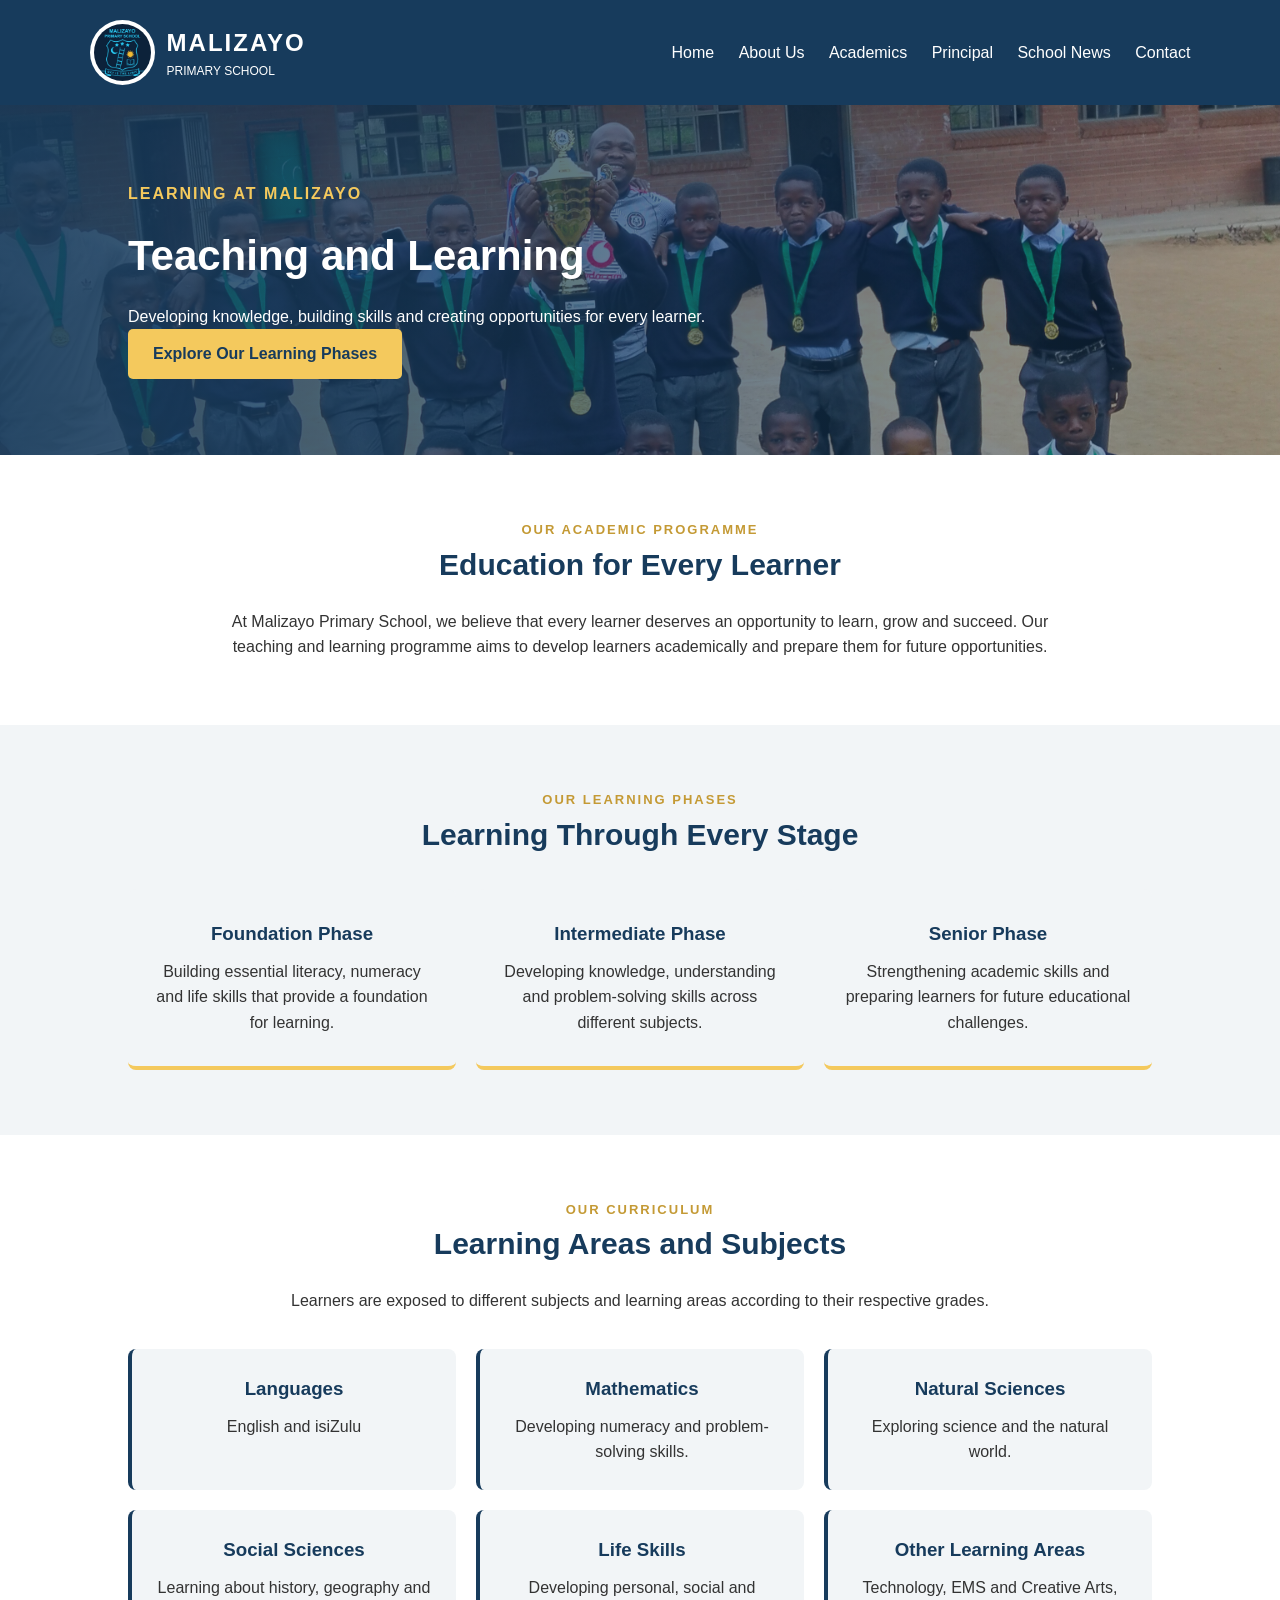
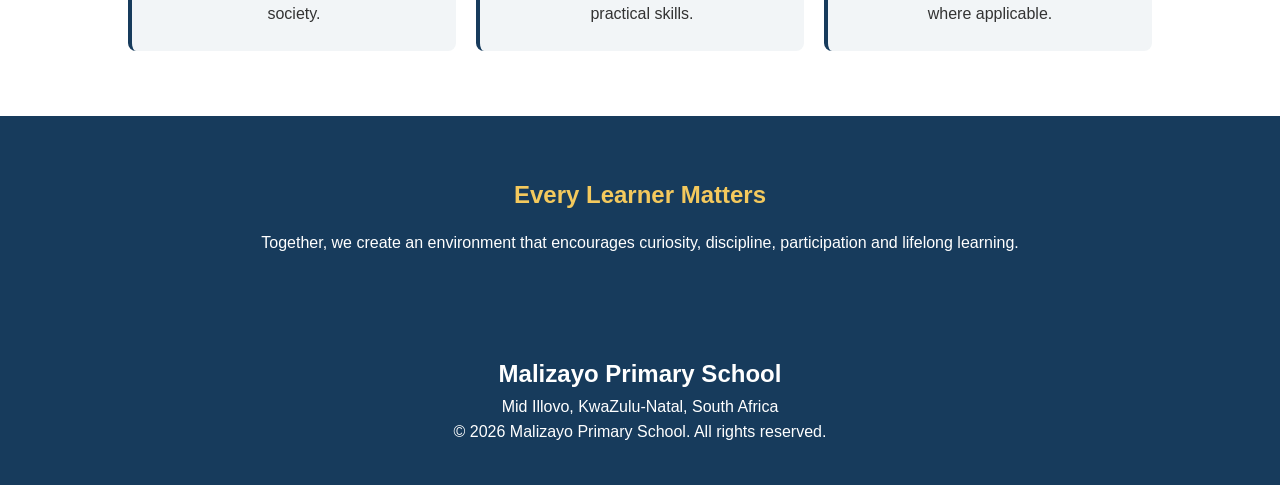
==== commit 61b09f7d: "Add files via upload" ====
--- a/academics.html
+++ b/academics.html
@@ -23,7 +23,7 @@
 
         <div class="logo">
 
-            <img src="IMAGESss/school-badge.png"
+            <img src="IMAGES/school-badge.png"
                  alt="Malizayo School Badge">
 
             <div class="logo-text">
--- a/CSS/style.css
+++ b/CSS/style.css
@@ -415,7 +415,7 @@
             rgba(23, 59, 92, 0.4)
         ),
 
-        url("../IMAGESss/school-banner.jpg");
+        url("../IMAGES/school-banner.jpg");
 
     background-size: cover;
 
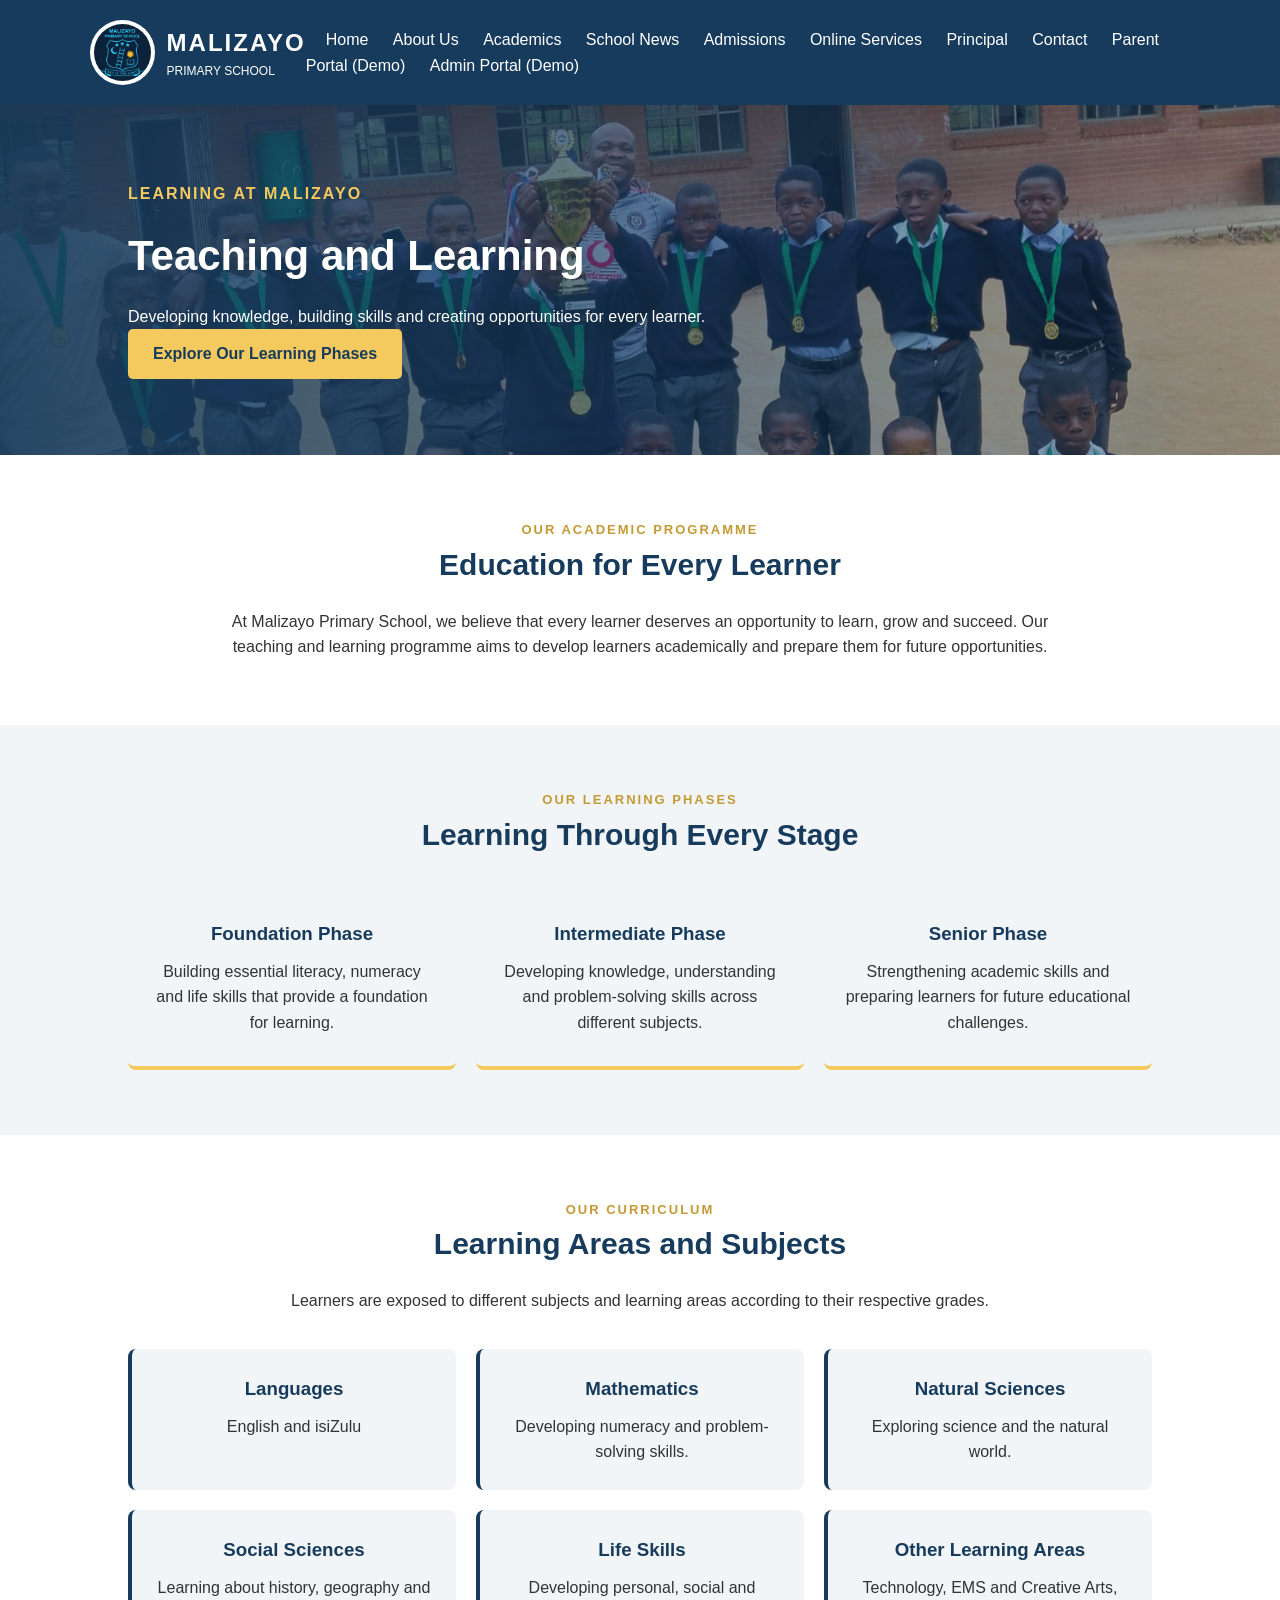
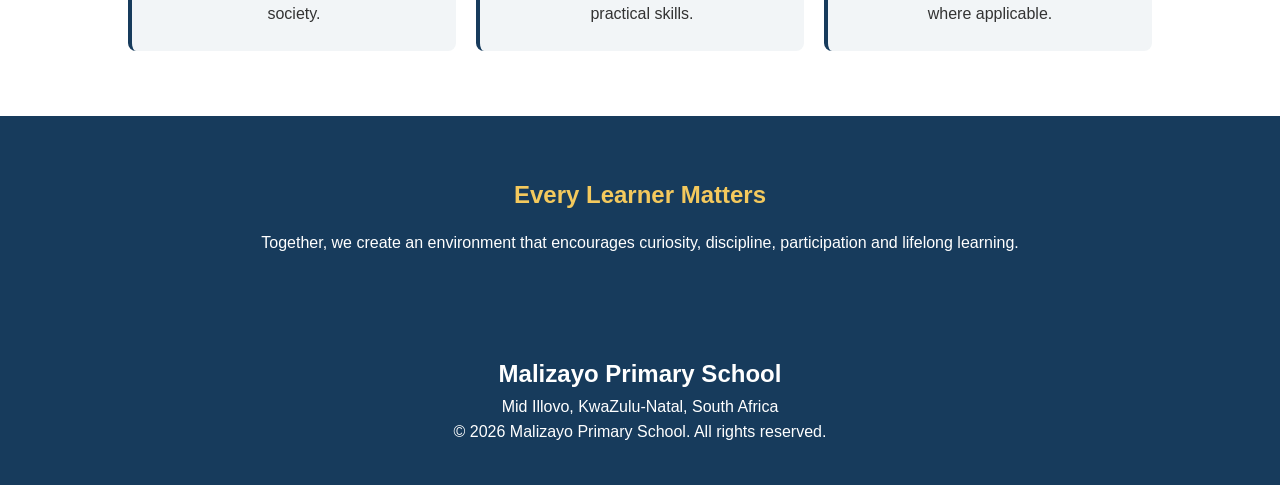
==== commit d83cc7d9: "Add files via upload" ====
--- a/academics.html
+++ b/academics.html
@@ -35,21 +35,21 @@
 
         </div>
 
-        <nav id="navigation">
-
-            <a href="index.html#home">Home</a>
-
-            <a href="index.html#about">About Us</a>
-
-            <a href="academics.html">Academics</a>
-
-            <a href="index.html#principal">Principal</a>
-
-            <a href="index.html#news">School News</a>
-
-            <a href="index.html#contact">Contact</a>
-
-        </nav>
+        
+<!-- Navigation menu -->
+<nav id="navigation">
+    <a href="index.html#home">Home</a>
+    <a href="index.html#about">About Us</a>
+    <a href="academics.html">Academics</a>
+    <a href="news.html">School News</a>
+    <a href="admissions.html">Admissions</a>
+    <a href="index.html#online-services">Online Services</a>
+    <a href="index.html#principal">Principal</a>
+    <a href="contact.html">Contact</a>
+    <a href="parent.html">Parent Portal (Demo)</a>
+    <a href="admin.html">Admin Portal (Demo)</a>
+</nav>
+
 
         <button class="menu-button"
                 id="menuButton"
